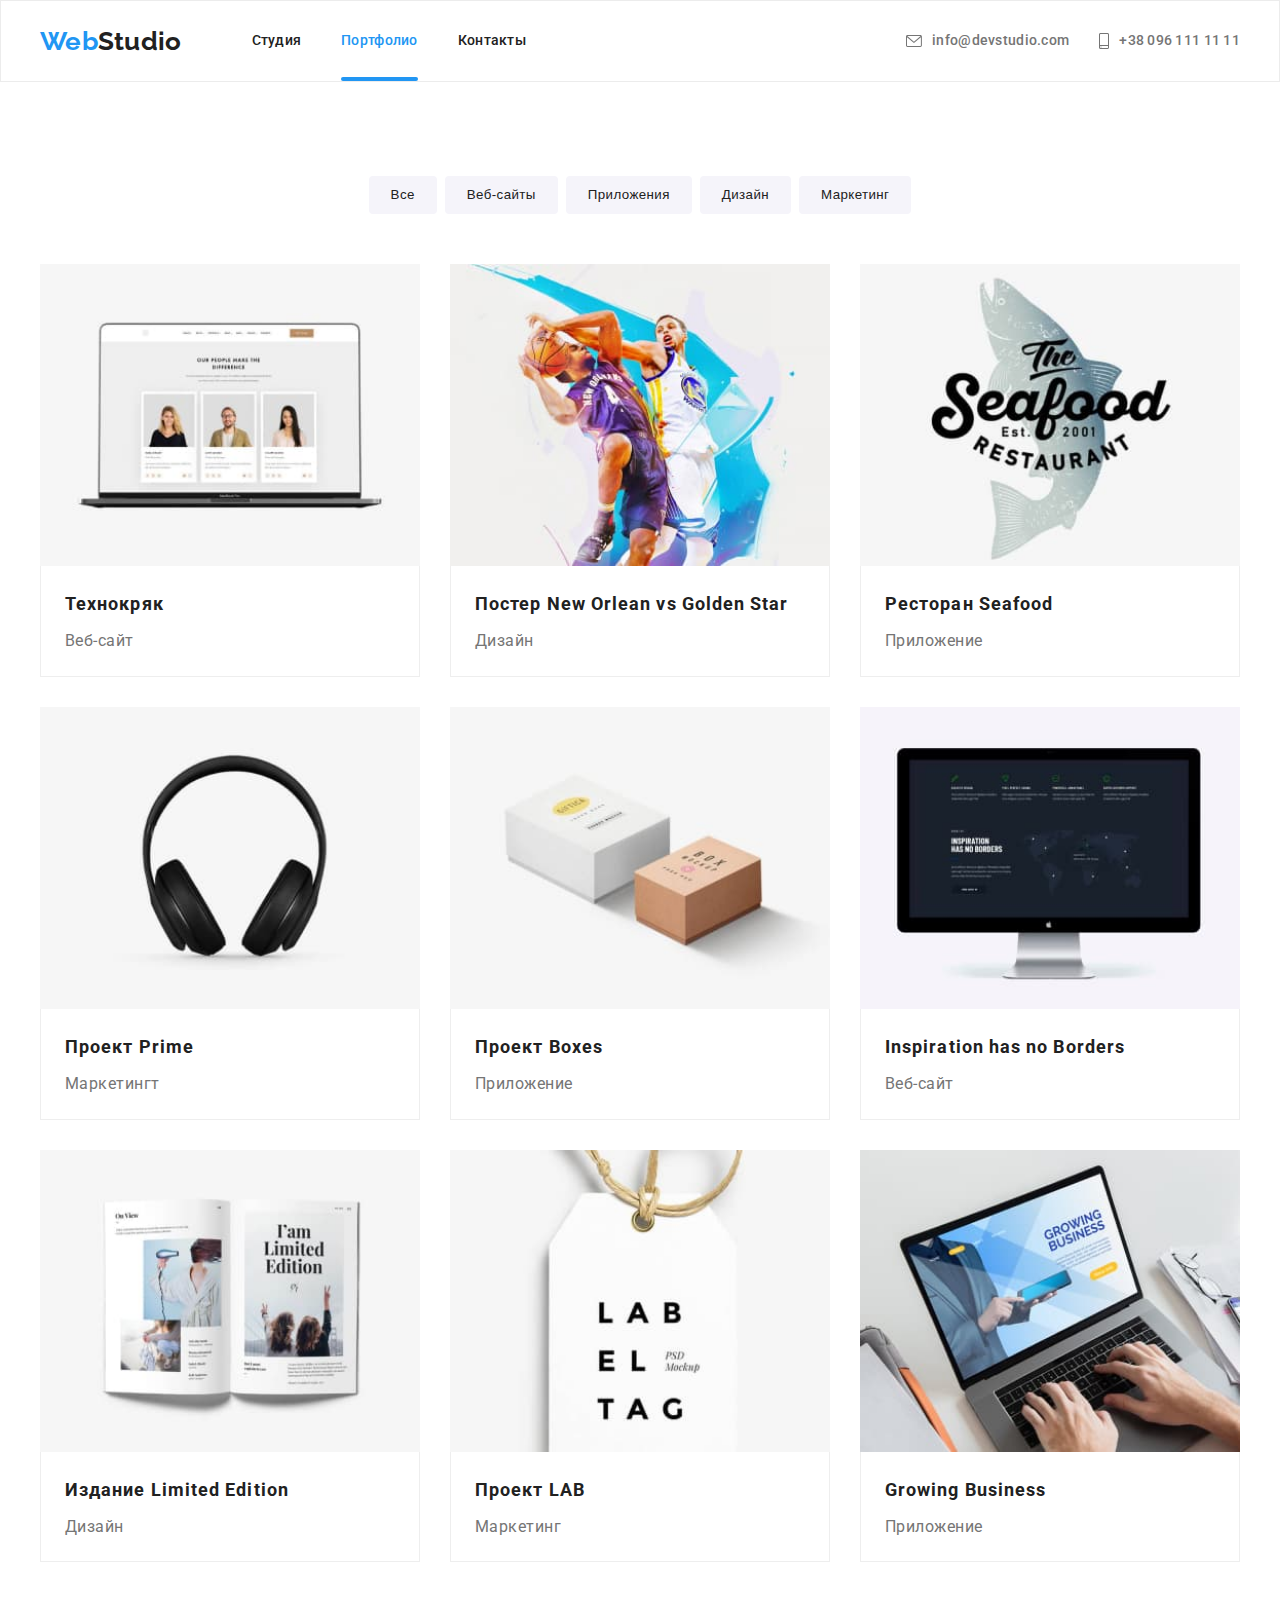
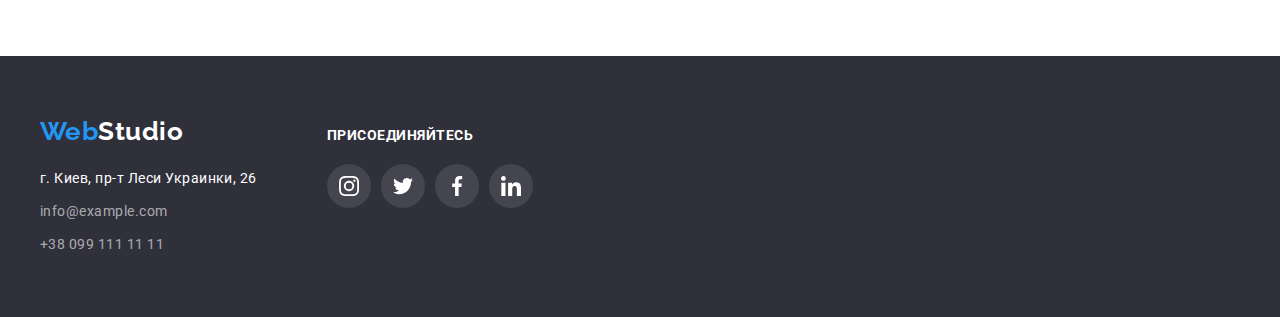
==== portfolio.html @ e3408316 "add data 5 hw" ====
<!DOCTYPE html>
<html lang="ru">

	<head>
		<meta charset="UTF-8">
		<meta http-equiv="X-UA-Compatible" content="IE=edge">
		<meta name="viewport" content="width=device-width, initial-scale=1.0">
		<link rel="preconnect" href="https://fonts.googleapis.com">
		<link rel="preconnect" href="https://fonts.gstatic.com" crossorigin>
		<link href="https://fonts.googleapis.com/css2?family=Raleway:wght@700&family=Roboto:wght@400;500;700;900&display=swap" rel="stylesheet">
		<link rel="stylesheet" href="https://cdnjs.cloudflare.com/ajax/libs/modern-normalize/1.1.0/modern-normalize.min.css" integrity="sha512-wpPYUAdjBVSE4KJnH1VR1HeZfpl1ub8YT/NKx4PuQ5NmX2tKuGu6U/JRp5y+Y8XG2tV+wKQpNHVUX03MfMFn9Q==" crossorigin="anonymous" referrerpolicy="no-referrer" />
		<link rel="stylesheet" href="./css/style.css">
		<title>portfolio</title>
	</head>

	<body>
		<div class="wraper">
			<header class="header">
				<div class="header__container">
					<a class="header__logo logo" href="#" lang="en">Web<span>Studio</span></a>
					<nav class="header__menu">
						<ul class="header__list">
							<li class="header__link">
								<a href="./index.html">Студия</a>
							</li>
							<li class="header__link">
								<a class="current-link" href="./portfolio.html">Портфолио</a>
							</li>
							<li class="header__link">
								<a href="">Контакты</a>
							</li>
						</ul>
					</nav>
					<div class="header__rigth">
						<ul class="header__contacts">
							<li class="header__element element-contact">
								<a class="element-contact__link" href="mailto:info@devstudio.com">
									<div class="element-contact__icon-block">
										<svg class="element-contact__icon" width="16" height="12">
											<use href="./img/svg/symbol-defs.svg#icon-envelope"></use>
										</svg>
									</div>
									<p class="element-contact__text">info@devstudio.com</p> 
								</a>
							</li>
							<li class="header__element element-contact">
								<a class="element-contact__link" href="tel:+380961111111">
									<div class="element-contact__icon-block">
										<svg class="element-contact__icon" width="10" height="16">
											<use href="./img/svg/symbol-defs.svg#icon-smartphone"></use>
										</svg>
									</div>
									<p class="element-contact__text">+38 096 111 11 11</p> 
								</a>
							</li>
						</ul>
					</div>
				</div>
			</header>

			<main class="main">
				<section class="main__portfolio portfolio">
					<div class="portfolio__container">	
						<h1 class="portfolio__title main-title visually-hidden">Портфолио</h1>
						<nav class="portfolio__menu">
							<ul class="portfolio__list">
								<li class="portfolio__item">
									<button class="buttons">Все</button>
								</li>
								<li class="portfolio__item">
									<button class="buttons">Веб-сайты</button>
								</li>
								<li class="portfolio__item">
									<button class="buttons">Приложения</button>
								</li>
								<li class="portfolio__item">
									<button class="buttons">Дизайн</button>
								</li>
								<li class="portfolio__item">
									<button class="buttons">Маркетинг</button>
								</li>
							</ul>
						</nav>
						<div class="portfolio__body">
							<ul class="portfolio__row">
								<li class="portfolio__element element-portfolio">
									<a href="" class="element-portfolio__card">
										<div class="element-portfolio__img">
											<img src="./img/portfolio/img-1.jpg" alt="logo" width="370">
											<div class="element-portfolio__info">
												<p>Ресурс предлагает комплексные предложения с разным уровнем функционала и сервисов. Все это позволит посетителю получить исчерпывающие сведения о компании или частном лице.</p>
											</div>
										</div>
										<div class="element-portfolio__text">
											<h2 class="element-portfolio__title">Технокряк</h2>
											<p class="element-portfolio__subtitle">Веб-сайт</p>
										</div>
									</a>
								</li>
								<li class="portfolio__element element-portfolio">
									<a href="" class="element-portfolio__card">
										<div class="element-portfolio__img">
											<img src="./img/portfolio/img-2.jpg" alt="logo" width="370">
											<div class="element-portfolio__info">
												<p>Ресурс предлагает комплексные предложения с разным уровнем функционала и сервисов. Все это позволит посетителю получить исчерпывающие сведения о компании или частном лице.</p>
											</div>
										</div>
										<div class="element-portfolio__text">
											<h2 class="element-portfolio__title">Постер New Orlean vs Golden Star</h2>
											<p class="element-portfolio__subtitle">Дизайн</p>
										</div>
									</a>
								</li>
								<li class="portfolio__element element-portfolio">
									<a href="" class="element-portfolio__card">
										<div class="element-portfolio__img">
											<img src="./img/portfolio/img-3.jpg" alt="logo" width="370">
											<div class="element-portfolio__info">
												<p>Ресурс предлагает комплексные предложения с разным уровнем функционала и сервисов. Все это позволит посетителю получить исчерпывающие сведения о компании или частном лице.</p>
											</div>
										</div>
										<div class="element-portfolio__text">
											<h2 class="element-portfolio__title">Ресторан Seafood</h2>
											<p class="element-portfolio__subtitle">Приложение</p>
										</div>
									</a>
								</li>
								<li class="portfolio__element element-portfolio">
									<a href="" class="element-portfolio__card">
										<div class="element-portfolio__img">
											<img src="./img/portfolio/img-4.jpg" alt="logo" width="370">
											<div class="element-portfolio__info">
												<p>Ресурс предлагает комплексные предложения с разным уровнем функционала и сервисов. Все это позволит посетителю получить исчерпывающие сведения о компании или частном лице.</p>
											</div>
										</div>
										<div class="element-portfolio__text">
											<h2 class="element-portfolio__title">Проект Prime</h2>
											<p class="element-portfolio__subtitle">Маркетингт</p>
										</div>	
									</a>
								</li>
								<li class="portfolio__element element-portfolio">
									<a href="" class="element-portfolio__card">
										<div class="element-portfolio__img">
											<img src="./img/portfolio/img-5.jpg" alt="logo" width="370">
											<div class="element-portfolio__info">
												<p>Ресурс предлагает комплексные предложения с разным уровнем функционала и сервисов. Все это позволит посетителю получить исчерпывающие сведения о компании или частном лице.</p>
											</div>
										</div>
										<div class="element-portfolio__text">
											<h2 class="element-portfolio__title">Проект Boxes</h2>
											<p class="element-portfolio__subtitle">Приложение</p>
										</div>	
									</a>
								</li>
								<li class="portfolio__element element-portfolio">
									<a href="" class="element-portfolio__card">
										<div class="element-portfolio__img">
										<img src="./img/portfolio/img-6.jpg" alt="logo" width="370">
										<div class="element-portfolio__info">
											<p>Ресурс предлагает комплексные предложения с разным уровнем функционала и сервисов. Все это позволит посетителю получить исчерпывающие сведения о компании или частном лице.</p>
										</div>
										</div>
										<div class="element-portfolio__text">	
											<h2 class="element-portfolio__title">Inspiration has no Borders</h2>
											<p class="element-portfolio__subtitle">Веб-сайт</p>
										</div>
									</a>
								</li>
								<li class="portfolio__element element-portfolio">
									<a href="" class="element-portfolio__card">
										<div class="element-portfolio__img">
											<img src="./img/portfolio/img-7.jpg" alt="logo" width="370">
											<div class="element-portfolio__info">
												<p>Ресурс предлагает комплексные предложения с разным уровнем функционала и сервисов. Все это позволит посетителю получить исчерпывающие сведения о компании или частном лице.</p>
											</div>
										</div>
										<div class="element-portfolio__text">
											<h2 class="element-portfolio__title">Издание Limited Edition</h2>
											<p class="element-portfolio__subtitle">Дизайн</p>
										</div>	
									</a>
								</li>
								<li class="portfolio__element element-portfolio">
									<a href="" class="element-portfolio__card">
										<div class="element-portfolio__img">
										<img src="./img/portfolio/img-8.jpg" alt="logo" width="370">
										<div class="element-portfolio__info">
											<p>Ресурс предлагает комплексные предложения с разным уровнем функционала и сервисов. Все это позволит посетителю получить исчерпывающие сведения о компании или частном лице.</p>
										</div>
										</div>
										<div class="element-portfolio__text">
											<h2 class="element-portfolio__title">Проект LAB</h2>
											<p class="element-portfolio__subtitle">Маркетинг</p>
										</div>
									</a>
								</li>
								<li class="portfolio__element element-portfolio">
									<a href="" class="element-portfolio__card">
										<div class="element-portfolio__img">
										<img src="./img/portfolio/img-9.jpg" alt="logo" width="370">
										<div class="element-portfolio__info">
											<p>Ресурс предлагает комплексные предложения с разным уровнем функционала и сервисов. Все это позволит посетителю получить исчерпывающие сведения о компании или частном лице.</p>
										</div>
										</div>
										<div class="element-portfolio__text">
											<h2 class="element-portfolio__title">Growing Business</h2>
											<p class="element-portfolio__subtitle">Приложение</p>
										</div>
									</a>
								</li>
							</ul>
						</div>
					</div>
				</section>
			</main>

			<footer class="footer">
				<div class="footer__container">
					<div class="footer__contacts">
						<a class="footer__logo logo" href="" lang="en">Web<span>Studio</span></a>
						<address class="footer__address">
							<ul class="footer__list">
								<li class="footer__link">
									<a  href="https://goo.gl/maps/9fmKYEebHjoqxfCN7" target="_blank" rel="noopener noreferrer">г. Киев, пр-т Леси Украинки, 26</a>
								</li>
								<li class="footer__link">
									<a href="mailto:info@example.com">info@example.com</a>
								</li>
								<li class="footer__link">
									<a href="tel:+380991111111">+38 099 111 11 11</a>
								</li>
							</ul>
						</address>
					</div>
					<div class="footer__social">
						<p class="footer__social-title">присоединяйтесь</p>
						<ul class="footer__social-list social-footer">
							<li class="social-footer__social-iteam">
								<a href="" class="social-footer__icon-link social-icon">
									<svg class="social-footer__icon" width="20" height="20">
										<use href="./img/svg/symbol-defs.svg#icon-instagram"></use>
									</svg>
								</a>
							</li>
							<li class="social-footer__social-iteam">
								<a href="" class="social-footer__icon-link social-icon">
									<svg class="social-footer__icon" width="20" height="20">
										<use href="./img/svg/symbol-defs.svg#icon-twitter"></use>
									</svg>
								</a>
							</li>
							<li class="social-footer__social-iteam">
								<a href="" class="social-footer__icon-link social-icon">
									<svg class="social-footer__icon" width="20" height="20">
										<use href="./img/svg/symbol-defs.svg#icon-facebook"></use>
									</svg>
								</a>
							</li>
							<li class="social-footer__social-iteam">
								<a href="" class="social-footer__icon-link social-icon">
									<svg class="social-footer__icon" width="20" height="20">
										<use href="./img/svg/symbol-defs.svg#icon-linkedin"></use>
									</svg>
								</a>
							</li>
						</ul>
					</div>
				</div>
			</footer>
		</div>
	</body>

</html>
---- css/style.css ----
:root {
  --main-color:#2196F3;
  --color-main-dark: #212121;
  --color-second-dark: #757575;
  --color-main-light: #FFFFFF;
  --color-bg-dark: #2F303A;
  --color-bg-light2:#F5F4FA;
  --color-bg-main:#188CE8;
  --color-svg-icon:#AFB1B8;
  --timing-function: cubic-bezier(0.4, 0, 0.2, 1);
}

html, body {
  height: 100%;
  min-width: 320px;
}

body {
  font-family: 'Roboto', 'Raleway', sans-serif;
  color: var(--color-main-dark);
  font-size: 16px;
  letter-spacing: 0.03em;
}

.wraper {
  width: 100%;
  min-height: 100%;
  overflow: hidden;
  display: -webkit-box;
  display: -ms-flexbox;
  display: flex;
  -webkit-box-orient: vertical;
  -webkit-box-direction: normal;
      -ms-flex-direction: column;
          flex-direction: column;
}

.main {
  -webkit-box-flex: 1;
      -ms-flex: 1 1 auto;
          flex: 1 1 auto;
}

* {
  padding: 0;
  margin: 0;
  border: 0;
}

a {
  text-decoration: none;
  font-style: normal;
}

ol, ul, li {
  list-style: none;
  padding: 0;
}

img {
  vertical-align: top;
  display: block;
  max-width: 100%;
}

button {
  cursor: pointer;
  padding: 0;
  border: 0;
}

h1, h2, h3, h4, h5, h6 {
  font-size: inherit;
  font-weight: inherit;
}

[class*="__container"] {
  max-width: 1200px;
  padding: 0 15px;
  margin: 0 auto;
}

[class*="main__"] {
  padding: 94px 0;
}

.main-title {
  display: block;
  text-align: center;
  font-weight: 900;
  font-size: 44px;
  line-height: 1.36;
  letter-spacing: 0.06em;
  text-transform: uppercase;
  color: var(--color-main-light);
  margin: 0 auto;
}

.title {
  display: block;
  text-align: center;
  margin-bottom: 50px;
  font-size: 36px;
  line-height: 1.17;
  font-weight: 700;
  color: var(--color-main-dark);
}

.title-h3 {
  font-weight: 700;
  line-height: 1.15;
  color: var(--color-main-dark);
}

.subtitle-h3 {
  line-height: 1.86;
  color: var(--color-second-dark);
}

.logo {
  display: block;
  font-family: 'Raleway', sans-serif;
  font-weight: 700;
  font-size: 26px;
  line-height: 1.19;
  color: var(--main-color);
}

.visually-hidden {
  position: absolute;
  width: 1px;
  height: 1px;
  margin: -1px;
  border: 0;
  padding: 0;
  white-space: nowrap;
  -webkit-clip-path: inset(100%);
          clip-path: inset(100%);
  clip: rect(0 0 0 0);
  overflow: hidden;
}

.social-icon {
  display: -webkit-box;
  display: -ms-flexbox;
  display: flex;
  -webkit-box-align: center;
      -ms-flex-align: center;
          align-items: center;
  -webkit-box-pack: center;
      -ms-flex-pack: center;
          justify-content: center;
  width: 44px;
  height: 44px;
  border-radius: 50%;
  color: var(--color-svg-icon);
  -webkit-transition: color 250ms var(--timing-function), background-color 250ms var(--timing-function);
  transition: color 250ms var(--timing-function), background-color 250ms var(--timing-function);
}

.social-icon:hover, .social-icon:focus {
  background-color: var(--main-color);
  color: var(--color-main-light);
}

.header {
  background-color: var(--color-main-light);
  text-decoration: none;
  font-size: 14px;
  line-height: 1.14;
  letter-spacing: 0.02em;
  font-weight: 500;
  border: 1px solid #ECECEC;
}

.header__container {
  display: -webkit-box;
  display: -ms-flexbox;
  display: flex;
  -webkit-box-pack: justify;
      -ms-flex-pack: justify;
          justify-content: space-between;
  -webkit-box-align: center;
      -ms-flex-align: center;
          align-items: center;
  height: 80px;
}

.header__logo {
  display: -webkit-box;
  display: -ms-flexbox;
  display: flex;
  -webkit-box-align: center;
      -ms-flex-align: center;
          align-items: center;
  margin-right: 50px;
}

.header__logo span {
  color: var(--color-main-dark);
}

.header__menu {
  -webkit-box-flex: 1;
      -ms-flex: 1 1 auto;
          flex: 1 1 auto;
  display: -webkit-box;
  display: -ms-flexbox;
  display: flex;
  -webkit-box-align: center;
      -ms-flex-align: center;
          align-items: center;
}

.header__menu a {
  padding: 33px 0;
}

.header__list {
  display: -webkit-box;
  display: -ms-flexbox;
  display: flex;
}

.header__link {
  padding: 0 20px;
}

.header__link a {
  color: var(--color-main-dark);
  -webkit-transition: color 250ms var(--timing-function);
  transition: color 250ms var(--timing-function);
}

.header__link a:hover, .header__link a:focus {
  color: var(--main-color);
}

.header .current-link {
  position: relative;
  color: var(--main-color);
}

.header .current-link::after {
  content: "";
  display: block;
  position: absolute;
  bottom: 0;
  left: 0;
  width: 100%;
  height: 4px;
  background-color: var(--main-color);
  border-radius: 2px;
}

.header__contacts {
  height: 100%;
  display: -webkit-box;
  display: -ms-flexbox;
  display: flex;
  -webkit-box-align: center;
      -ms-flex-align: center;
          align-items: center;
}

.header__element:not(:last-child) {
  margin-right: 30px;
}

.header .element-contact a {
  padding: 33px 0;
}

.header .element-contact__link {
  display: -webkit-box;
  display: -ms-flexbox;
  display: flex;
  -webkit-box-align: center;
      -ms-flex-align: center;
          align-items: center;
  color: var(--color-second-dark);
  -webkit-transition: color 250ms var(--timing-function);
  transition: color 250ms var(--timing-function);
}

.header .element-contact__link:hover, .header .element-contact__link:focus {
  color: var(--main-color);
}

.header .element-contact__icon-block {
  margin-right: 10px;
}

.header .element-contact__icon {
  display: block;
  fill: currentColor;
}

.hero {
  text-align: center;
  max-width: 1600px;
  padding: 200px 0;
  margin: 0 auto;
  background-color: var(--color-bg-dark);
  background-image: -webkit-gradient(linear, left top, right top, from(rgba(47, 48, 58, 0.4)), to(rgba(47, 48, 58, 0.4))), url("../img/webstudio/hero/bg.jpg");
  background-image: linear-gradient(to right, rgba(47, 48, 58, 0.4), rgba(47, 48, 58, 0.4)), url("../img/webstudio/hero/bg.jpg");
  background-repeat: no-repeat;
  background-size: cover;
  background-position: center;
}

.hero__container {
  padding: 0 250px;
}

.hero__title {
  margin-bottom: 30px;
}

.hero__button {
  display: inline-block;
  padding: 10px 32px;
  background-color: var(--main-color);
  border-radius: 4px;
  -webkit-box-shadow: 0px 4px 4px rgba(0, 0, 0, 0.15);
          box-shadow: 0px 4px 4px rgba(0, 0, 0, 0.15);
  font-size: 16px;
  font-weight: 700;
  line-height: 1.86;
  text-align: center;
  letter-spacing: 0.06em;
  color: var(--color-main-light);
  -webkit-transition: background-color 250ms var(--timing-function);
  transition: background-color 250ms var(--timing-function);
}

.hero__button:hover, .hero__button:focus {
  background-color: var(--color-bg-main);
}

.hero__backdrop {
  position: fixed;
  top: 0;
  left: 0;
  width: 100%;
  height: 100%;
  background-color: rgba(0, 0, 0, 0.2);
  z-index: 20;
  opacity: 1;
  -webkit-transition: opacity 250ms var(--timing-function), -webkit-transform 250ms var(--timing-function);
  transition: opacity 250ms var(--timing-function), -webkit-transform 250ms var(--timing-function);
  transition: opacity 250ms var(--timing-function), transform 250ms var(--timing-function);
  transition: opacity 250ms var(--timing-function), transform 250ms var(--timing-function), -webkit-transform 250ms var(--timing-function);
}

.hero__backdrop.is-hidden {
  opacity: 0;
  pointer-events: none;
}

.hero__backdrop.is-hidden .hero__modal {
  -webkit-transform: translate(-50%, -50%) scale(0.8);
          transform: translate(-50%, -50%) scale(0.8);
}

.hero__modal {
  position: absolute;
  top: 50%;
  left: 50%;
  width: 528px;
  height: 581px;
  background-color: var(--color-main-light);
  -webkit-box-shadow: 0px 1px 3px rgba(0, 0, 0, 0.12), 0px 1px 1px rgba(0, 0, 0, 0.14), 0px 2px 1px rgba(0, 0, 0, 0.2);
          box-shadow: 0px 1px 3px rgba(0, 0, 0, 0.12), 0px 1px 1px rgba(0, 0, 0, 0.14), 0px 2px 1px rgba(0, 0, 0, 0.2);
  border-radius: 4px;
  -webkit-transform: translate(-50%, -50%) scale(1);
          transform: translate(-50%, -50%) scale(1);
  -webkit-transition: -webkit-transform 250ms var(--timing-function);
  transition: -webkit-transform 250ms var(--timing-function);
  transition: transform 250ms var(--timing-function);
  transition: transform 250ms var(--timing-function), -webkit-transform 250ms var(--timing-function);
}

.hero__close {
  position: absolute;
  width: 30px;
  height: 30px;
  right: 8px;
  top: 8px;
  border: 1px solid rgba(0, 0, 0, 0.1);
  border-radius: 50%;
  color: #000000;
  -webkit-transition: color 250ms var(--timing-function);
  transition: color 250ms var(--timing-function);
}

.hero__close:hover {
  color: var(--main-color);
}

.hero__closed-icon {
  fill: currentColor;
}

.principles {
  padding-bottom: 0;
}

.principles__list {
  display: -webkit-box;
  display: -ms-flexbox;
  display: flex;
  -webkit-box-pack: justify;
      -ms-flex-pack: justify;
          justify-content: space-between;
  font-size: 14px;
}

.principles__iteam:not(:last-child) {
  margin-right: 30px;
}

.principles .item-principles__icon-block {
  padding: 25px 100px;
  background-color: var(--color-bg-light2);
  border-radius: 4px;
  margin-bottom: 30px;
}

.principles .item-principles__title {
  margin-bottom: 10px;
  text-transform: uppercase;
}

.principles .item-principles__subtitle {
  line-height: 1.71;
}

.works__list {
  display: -webkit-box;
  display: -ms-flexbox;
  display: flex;
  -ms-flex-wrap: wrap;
      flex-wrap: wrap;
}

.works__item {
  width: calc((100% - 60px) / 3);
}

.works__item:not(:last-child) {
  margin-right: 30px;
}

.works__img {
  position: relative;
}

.works__text {
  position: absolute;
  bottom: 0;
  left: 0;
  width: 100%;
  min-height: 70px;
  padding: 27px;
  font-weight: 700;
  font-size: 14px;
  line-height: 1.14;
  text-align: center;
  text-transform: uppercase;
  -webkit-box-align: center;
      -ms-flex-align: center;
          align-items: center;
  color: var(--color-main-light);
  background-color: rgba(47, 48, 58, 0.8);
}

.team {
  background-color: var(--color-bg-light2);
}

.team__list {
  display: -webkit-box;
  display: -ms-flexbox;
  display: flex;
}

.team__iteam {
  width: calc((100% - 90px) / 4);
  text-align: center;
  background-color: var(--color-main-light);
  -webkit-box-shadow: 0px 1px 3px rgba(0, 0, 0, 0.12), 0px 1px 1px rgba(0, 0, 0, 0.14), 0px 2px 1px rgba(0, 0, 0, 0.2);
          box-shadow: 0px 1px 3px rgba(0, 0, 0, 0.12), 0px 1px 1px rgba(0, 0, 0, 0.14), 0px 2px 1px rgba(0, 0, 0, 0.2);
  border-radius: 0px 0px 4px 4px;
}

.team__iteam:not(:last-child) {
  margin-right: 30px;
}

.team .iteam-card__text {
  padding: 30px 32px;
}

.team .iteam-card__title {
  margin-bottom: 10px;
  font-weight: 500;
}

.team .iteam-card__subtitle {
  margin-bottom: 16px;
}

.team .iteam-card__social-list {
  display: -webkit-box;
  display: -ms-flexbox;
  display: flex;
}

.team .iteam-card__social-iteam:not(:last-child) {
  margin-right: 10px;
}

.team .iteam-card__icon {
  fill: currentColor;
}

.clients__list {
  display: -webkit-box;
  display: -ms-flexbox;
  display: flex;
}

.clients__logo {
  width: calc((100% - 150px) / 6);
}

.clients__logo:not(:last-child) {
  margin-right: 30px;
}

.clients__icon-link {
  display: inline-block;
  padding: 16px 32px;
  border: 1px solid var(--color-svg-icon);
  border-radius: 4px;
  color: var(--color-svg-icon);
  -webkit-transition: color 250ms var(--timing-function), border 250ms var(--timing-function);
  transition: color 250ms var(--timing-function), border 250ms var(--timing-function);
}

.clients__icon-link:hover, .clients__icon-link:focus {
  color: var(--main-color);
  border: 1px solid var(--main-color);
}

.clients__icon {
  fill: currentColor;
}

.footer {
  background-color: var(--color-bg-dark);
  padding: 60px 0;
}

.footer__container {
  display: -webkit-box;
  display: -ms-flexbox;
  display: flex;
}

.footer__contacts {
  margin-right: 70px;
}

.footer__logo {
  margin-bottom: 20px;
}

.footer__logo span {
  color: var(--color-main-light);
}

.footer__link {
  display: block;
  margin-bottom: 9px;
}

.footer__link a {
  font-size: 14px;
  line-height: 1.71;
  color: rgba(255, 255, 255, 0.6);
  -webkit-transition: color 250ms var(--timing-function);
  transition: color 250ms var(--timing-function);
}

.footer__link:first-child a {
  color: var(--color-main-light);
}

.footer__link:last-child {
  margin-bottom: 0;
}

.footer__link a:hover, .footer__link a:focus {
  color: var(--main-color);
}

.footer__social {
  margin-top: 12px;
}

.footer__social-title {
  margin-bottom: 20px;
  font-weight: 700;
  font-size: 14px;
  line-height: 1.14;
  text-transform: uppercase;
  color: var(--color-main-light);
}

.social-footer {
  display: -webkit-box;
  display: -ms-flexbox;
  display: flex;
}

.social-footer__social-iteam:not(:last-child) {
  margin-right: 10px;
}

.social-footer__icon-link {
  color: var(--color-main-light);
  background-color: rgba(255, 255, 255, 0.1);
}

.social-footer__icon {
  fill: currentColor;
}

.buttons {
  display: inline-block;
  text-align: center;
  padding: 6px 22px;
  height: 38px;
  font-weight: 500;
  line-height: 1.63;
  letter-spacing: 0.03em;
  color: var(--color-main-dark);
  background-color: var(--color-bg-light2);
  border-radius: 4px;
  -webkit-transition: color 250ms var(--timing-function), background-color 250ms var(--timing-function), -webkit-box-shadow 250ms var(--timing-function);
  transition: color 250ms var(--timing-function), background-color 250ms var(--timing-function), -webkit-box-shadow 250ms var(--timing-function);
  transition: color 250ms var(--timing-function), background-color 250ms var(--timing-function), box-shadow 250ms var(--timing-function);
  transition: color 250ms var(--timing-function), background-color 250ms var(--timing-function), box-shadow 250ms var(--timing-function), -webkit-box-shadow 250ms var(--timing-function);
}

.buttons:hover, .buttons:focus {
  color: var(--color-main-light);
  background-color: var(--main-color);
  -webkit-box-shadow: 0px 3px 1px rgba(0, 0, 0, 0.1), 0px 1px 2px rgba(0, 0, 0, 0.08), 0px 2px 2px rgba(0, 0, 0, 0.12);
          box-shadow: 0px 3px 1px rgba(0, 0, 0, 0.1), 0px 1px 2px rgba(0, 0, 0, 0.08), 0px 2px 2px rgba(0, 0, 0, 0.12);
}

.element-portfolio__card {
  display: block;
  -webkit-transition: -webkit-box-shadow 250ms var(--timing-function);
  transition: -webkit-box-shadow 250ms var(--timing-function);
  transition: box-shadow 250ms var(--timing-function);
  transition: box-shadow 250ms var(--timing-function), -webkit-box-shadow 250ms var(--timing-function);
}

.element-portfolio__card:hover, .element-portfolio__card:focus {
  -webkit-box-shadow: 0px 1px 1px rgba(0, 0, 0, 0.12), 0px 4px 4px rgba(0, 0, 0, 0.06), 1px 4px 6px rgba(0, 0, 0, 0.16);
          box-shadow: 0px 1px 1px rgba(0, 0, 0, 0.12), 0px 4px 4px rgba(0, 0, 0, 0.06), 1px 4px 6px rgba(0, 0, 0, 0.16);
}

.element-portfolio__card:hover ::before, .element-portfolio__card:focus ::before {
  -webkit-transform: translate(0);
          transform: translate(0);
}

.element-portfolio__card:hover .element-portfolio__info, .element-portfolio__card:focus .element-portfolio__info {
  -webkit-transform: translate(0);
          transform: translate(0);
}

.element-portfolio__img {
  position: relative;
  overflow: hidden;
}

.element-portfolio__img img {
  width: 100%;
  height: 100%;
  -o-object-fit: cover;
     object-fit: cover;
  -o-object-position: center;
     object-position: center;
}

.element-portfolio__img::before {
  content: "";
  display: inline-block;
  position: absolute;
  top: 0;
  left: 0;
  width: 100%;
  height: 100%;
  background-color: var(--main-color);
  opacity: 0.9;
  -webkit-transform: translateY(100%);
          transform: translateY(100%);
  -webkit-transition: -webkit-transform 250ms var(--timing-function);
  transition: -webkit-transform 250ms var(--timing-function);
  transition: transform 250ms var(--timing-function);
  transition: transform 250ms var(--timing-function), -webkit-transform 250ms var(--timing-function);
}

.element-portfolio__info {
  display: -webkit-box;
  display: -ms-flexbox;
  display: flex;
  -webkit-box-align: center;
      -ms-flex-align: center;
          align-items: center;
  position: absolute;
  top: 0;
  left: 0;
  width: 100%;
  height: 100%;
  padding: 24px;
  overflow: hidden;
  -webkit-transform: translateY(100%);
          transform: translateY(100%);
  -webkit-transition: -webkit-transform 250ms var(--timing-function);
  transition: -webkit-transform 250ms var(--timing-function);
  transition: transform 250ms var(--timing-function);
  transition: transform 250ms var(--timing-function), -webkit-transform 250ms var(--timing-function);
}

.element-portfolio__info p {
  font-size: 18px;
  line-height: 1.56;
  color: var(--color-main-light);
}

.element-portfolio__text {
  border: 1px solid #EEEEEE;
  border-top: none;
  padding: 20px 24px;
}

.element-portfolio__title {
  margin-bottom: 4px;
  font-size: 18px;
  font-weight: 700;
  line-height: 2;
  letter-spacing: 0.06em;
  color: var(--color-main-dark);
}

.element-portfolio__subtitle {
  line-height: 1.87;
  color: var(--color-second-dark);
}

.portfolio__title {
  color: var(--color-main-dark);
  margin-bottom: 50px;
}

.portfolio__menu {
  margin-bottom: 50px;
}

.portfolio__list {
  display: -webkit-box;
  display: -ms-flexbox;
  display: flex;
  -webkit-box-pack: center;
      -ms-flex-pack: center;
          justify-content: center;
}

.portfolio__item {
  margin-right: 8px;
}

.portfolio__item:last-child {
  margin-right: 0;
}

.portfolio__row {
  display: -webkit-box;
  display: -ms-flexbox;
  display: flex;
  -ms-flex-wrap: wrap;
      flex-wrap: wrap;
}

.portfolio__element {
  width: calc((100% - 60px) / 3);
  background-color: var(--color-main-light);
}

.portfolio__element:not(:nth-child(3n)) {
  margin-right: 30px;
}

.portfolio__element:not(:nth-last-child(-n + 3)) {
  margin-bottom: 30px;
}
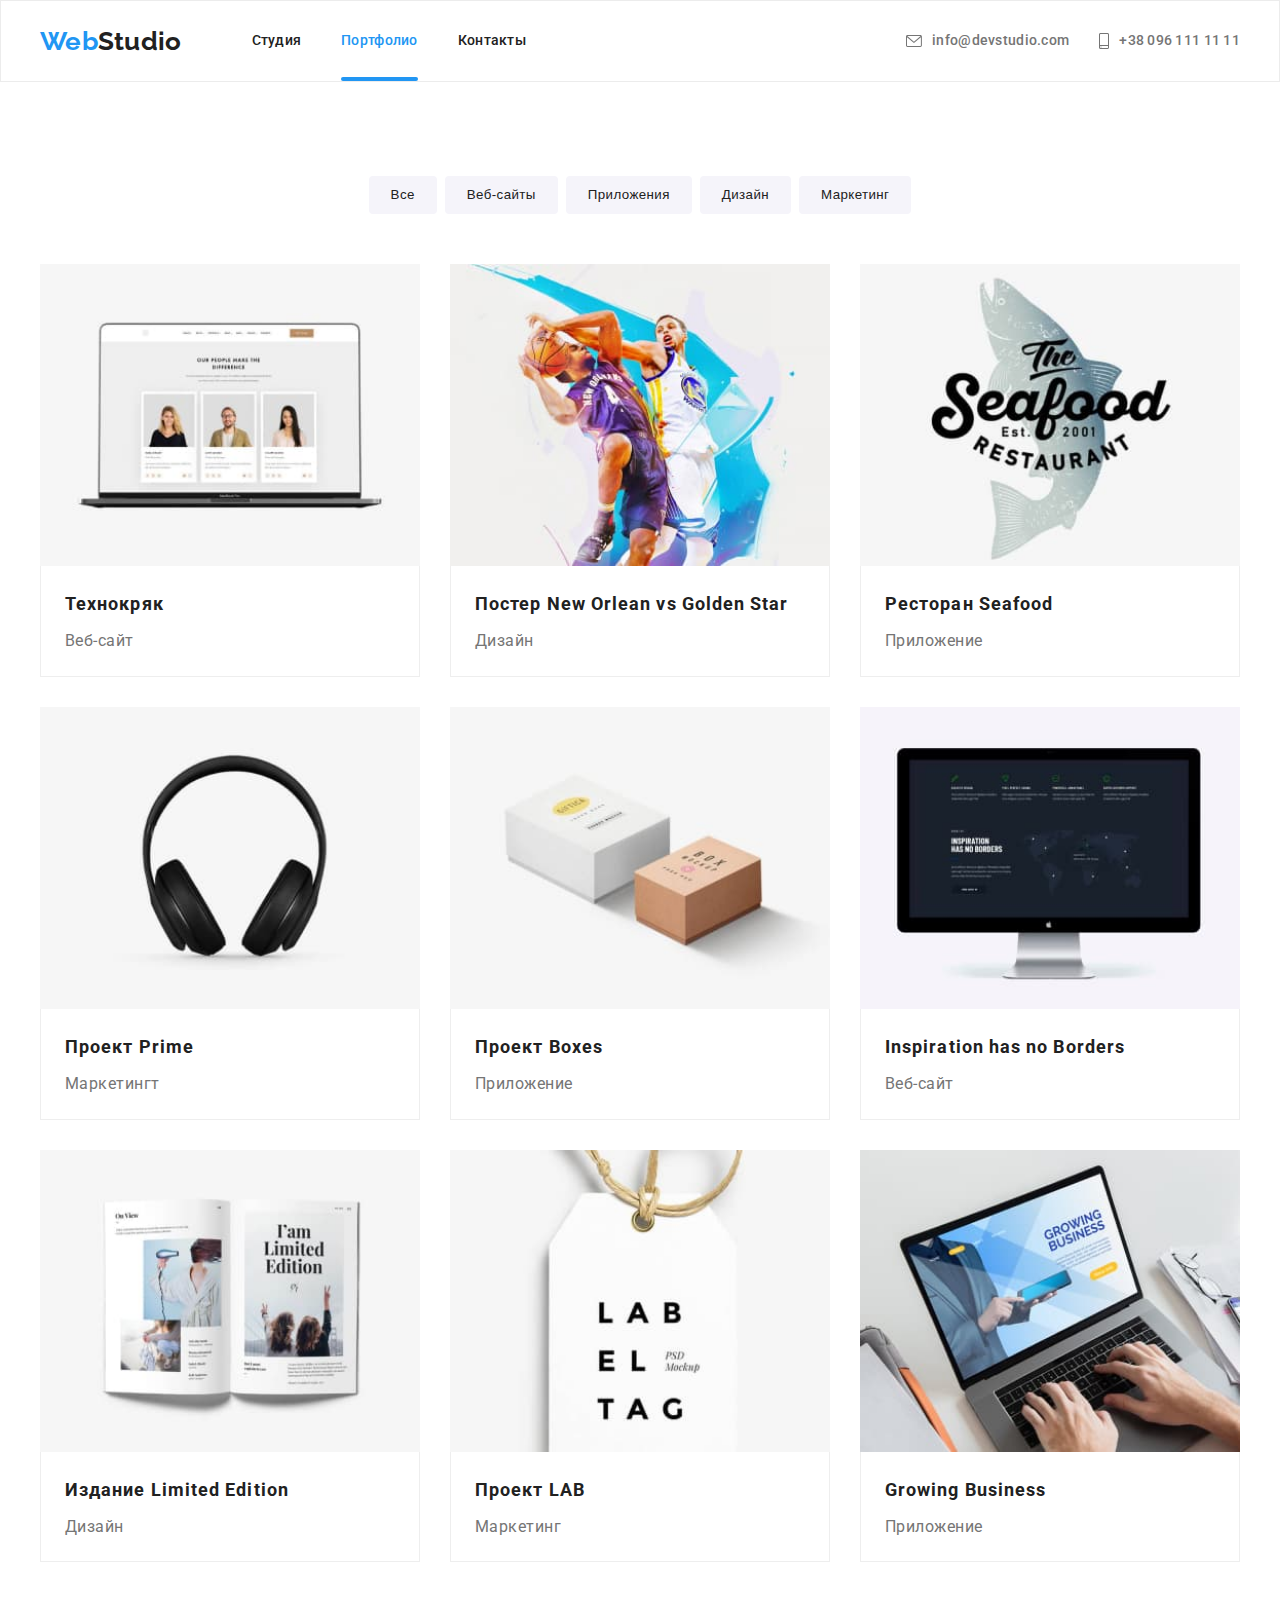
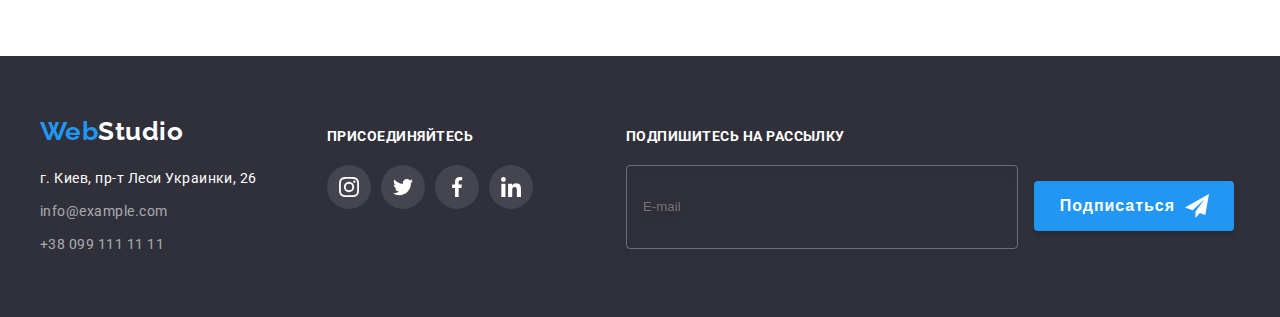
==== commit 8374ce44: "add form in footer" ====
--- a/portfolio.html
+++ b/portfolio.html
@@ -215,6 +215,7 @@
 				</section>
 			</main>
 
+
 			<footer class="footer">
 				<div class="footer__container">
 					<div class="footer__contacts">
@@ -234,7 +235,7 @@
 						</address>
 					</div>
 					<div class="footer__social">
-						<p class="footer__social-title">присоединяйтесь</p>
+						<h3 class="footer__social-title title-h3">присоединяйтесь</h3>
 						<ul class="footer__social-list social-footer">
 							<li class="social-footer__social-iteam">
 								<a href="" class="social-footer__icon-link social-icon">
@@ -266,6 +267,18 @@
 							</li>
 						</ul>
 					</div>
+					<form class="footer__form form-footer">
+						<h3 class="form-footer__title title-h3">Подпишитесь на рассылку</h3>
+						<label for="" class="form-footer__field">
+							<input type="email" class="form-footer__input" name="email" placeholder="E-mail">
+						</label>
+						<button class="form-footer__buttom main-button" type="submit">
+							<span>Подписаться</span>
+							<svg class="form-footer__icon" width="24" height="24" >
+								<use href="./img/svg/symbol-defs.svg#icon-send"></use>
+							</svg>
+						</button>
+					</form>
 				</div>
 			</footer>
 		</div>
--- a/css/style.css
+++ b/css/style.css
@@ -107,8 +107,12 @@
 }
 
 .title-h3 {
+  display: block;
   font-weight: 700;
+  font-size: 14px;
   line-height: 1.15;
+  text-align: center;
+  text-transform: uppercase;
   color: var(--color-main-dark);
 }
 
@@ -124,6 +128,36 @@
   font-size: 26px;
   line-height: 1.19;
   color: var(--main-color);
+}
+
+.main-button {
+  display: -webkit-inline-box;
+  display: -ms-inline-flexbox;
+  display: inline-flex;
+  -webkit-box-align: center;
+      -ms-flex-align: center;
+          align-items: center;
+  -webkit-box-pack: center;
+      -ms-flex-pack: center;
+          justify-content: center;
+  min-width: 200px;
+  height: 50px;
+  padding: 0 10px;
+  background-color: var(--main-color);
+  border-radius: 4px;
+  -webkit-box-shadow: 0px 4px 4px rgba(0, 0, 0, 0.15);
+          box-shadow: 0px 4px 4px rgba(0, 0, 0, 0.15);
+  font-size: 16px;
+  font-weight: 700;
+  line-height: 1.86;
+  letter-spacing: 0.06em;
+  color: var(--color-main-light);
+  -webkit-transition: background-color 250ms var(--timing-function);
+  transition: background-color 250ms var(--timing-function);
+}
+
+.main-button:hover, .main-button:focus {
+  background-color: var(--color-bg-main);
 }
 
 .visually-hidden {
@@ -315,27 +349,6 @@
 
 .hero__title {
   margin-bottom: 30px;
-}
-
-.hero__button {
-  display: inline-block;
-  padding: 10px 32px;
-  background-color: var(--main-color);
-  border-radius: 4px;
-  -webkit-box-shadow: 0px 4px 4px rgba(0, 0, 0, 0.15);
-          box-shadow: 0px 4px 4px rgba(0, 0, 0, 0.15);
-  font-size: 16px;
-  font-weight: 700;
-  line-height: 1.86;
-  text-align: center;
-  letter-spacing: 0.06em;
-  color: var(--color-main-light);
-  -webkit-transition: background-color 250ms var(--timing-function);
-  transition: background-color 250ms var(--timing-function);
-}
-
-.hero__button:hover, .hero__button:focus {
-  background-color: var(--color-bg-main);
 }
 
 .hero__backdrop {
@@ -363,7 +376,7 @@
           transform: translate(-50%, -50%) scale(0.8);
 }
 
-.hero__modal {
+.hero .modal-hero {
   position: absolute;
   top: 50%;
   left: 50%;
@@ -381,7 +394,16 @@
   transition: transform 250ms var(--timing-function), -webkit-transform 250ms var(--timing-function);
 }
 
-.hero__close {
+.hero .modal-hero__close {
+  display: -webkit-box;
+  display: -ms-flexbox;
+  display: flex;
+  -webkit-box-align: center;
+      -ms-flex-align: center;
+          align-items: center;
+  -webkit-box-pack: center;
+      -ms-flex-pack: center;
+          justify-content: center;
   position: absolute;
   width: 30px;
   height: 30px;
@@ -394,12 +416,56 @@
   transition: color 250ms var(--timing-function);
 }
 
-.hero__close:hover {
+.hero .modal-hero__close:hover {
   color: var(--main-color);
 }
 
-.hero__closed-icon {
+.hero .modal-hero__closed-icon {
   fill: currentColor;
+}
+
+.hero .form {
+  padding: 40px;
+}
+
+.hero .form__title {
+  margin-bottom: 30px;
+  font-size: 20px;
+  text-transform: none;
+}
+
+.hero .form__field {
+  position: relative;
+  display: block;
+  margin-bottom: 28px;
+}
+
+.hero .form__input {
+  width: 100%;
+  padding: 12px;
+  padding-left: 42px;
+  border: 1px solid rgba(33, 33, 33, 0.2);
+  border-radius: 4px;
+}
+
+.hero .form__lable {
+  position: absolute;
+  bottom: 100%;
+  left: 0;
+  font-size: 12px;
+  line-height: 1.67;
+  letter-spacing: 0.01em;
+  color: var(--color-second-dark);
+  -webkit-transform: translateY(-4px);
+          transform: translateY(-4px);
+}
+
+.hero .form__icon {
+  position: absolute;
+  top: 50%;
+  left: 12px;
+  -webkit-transform: translateY(-50%);
+          transform: translateY(-50%);
 }
 
 .principles {
@@ -463,14 +529,7 @@
   width: 100%;
   min-height: 70px;
   padding: 27px;
-  font-weight: 700;
-  font-size: 14px;
-  line-height: 1.14;
   text-align: center;
-  text-transform: uppercase;
-  -webkit-box-align: center;
-      -ms-flex-align: center;
-          align-items: center;
   color: var(--color-main-light);
   background-color: rgba(47, 48, 58, 0.8);
 }
@@ -500,15 +559,20 @@
 
 .team .iteam-card__text {
   padding: 30px 32px;
+  text-align: center;
+  font-size: 16px;
+  line-height: 1.19;
 }
 
 .team .iteam-card__title {
   margin-bottom: 10px;
   font-weight: 500;
+  color: var(--color-main-dark);
 }
 
 .team .iteam-card__subtitle {
   margin-bottom: 16px;
+  color: var(--color-second-dark);
 }
 
 .team .iteam-card__social-list {
@@ -608,15 +672,40 @@
 
 .footer__social {
   margin-top: 12px;
+  margin-right: 93px;
 }
 
 .footer__social-title {
   margin-bottom: 20px;
-  font-weight: 700;
-  font-size: 14px;
-  line-height: 1.14;
-  text-transform: uppercase;
-  color: var(--color-main-light);
+  text-align: left;
+  color: var(--color-main-light);
+}
+
+.footer__form {
+  margin-top: 12px;
+}
+
+.footer .form-footer__title {
+  margin-bottom: 20px;
+  text-align: left;
+  color: var(--color-main-light);
+}
+
+.footer .form-footer__input {
+  margin-right: 12px;
+  padding: 16px;
+  width: 358px;
+  height: 50px;
+  border: 1px solid rgba(255, 255, 255, 0.3);
+  -webkit-filter: drop-shadow(0px 4px 4px rgba(0, 0, 0, 0.15));
+          filter: drop-shadow(0px 4px 4px rgba(0, 0, 0, 0.15));
+  border-radius: 4px;
+  background-color: inherit;
+  color: var(--color-main-light);
+}
+
+.footer .form-footer__icon {
+  margin-left: 10px;
 }
 
 .social-footer {
